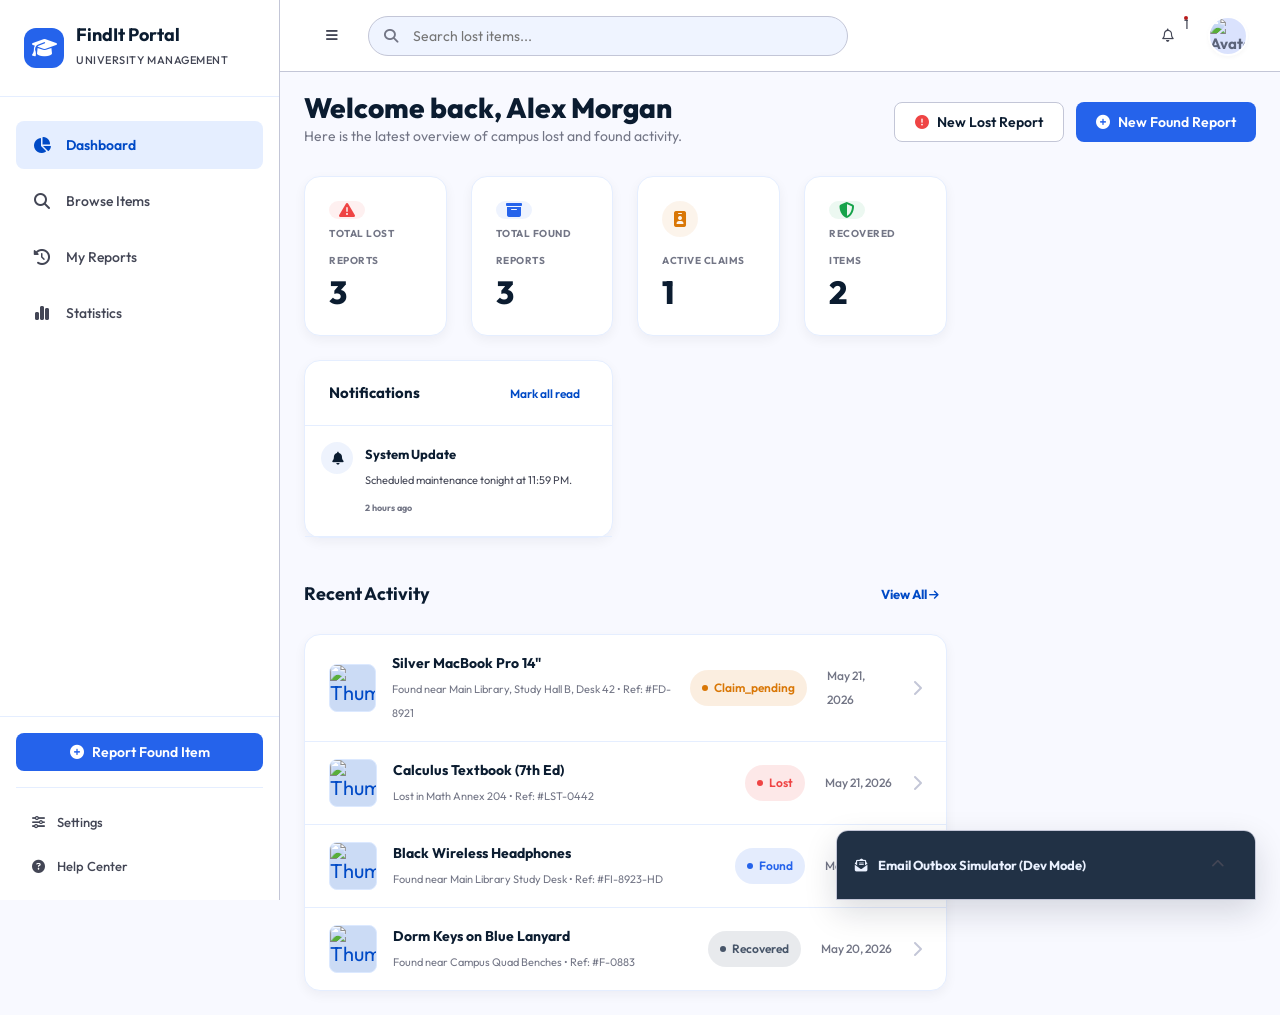
==== index.html @ 79aad951 "feat: Initial commit of production-ready FindIt Lost & Found Portal without design assets" ====
<!DOCTYPE html>
<html lang="en">
<head>
    <meta charset="UTF-8">
    <meta name="viewport" content="width=device-width, initial-scale=1.0">
    
    <!-- Title Tag -->
    <title>FindIt - Lost Today. Found Tomorrow.</title>
    
    <!-- Meta Description for SEO -->
    <meta name="description" content="FindIt is the official campus lost-and-found portal. Easily report lost items, log found objects, submit claims, and track returns at your university.">
    
    <!-- Fonts: Outfit and Inter -->
    <link rel="preconnect" href="https://fonts.googleapis.com">
    <link rel="preconnect" href="https://fonts.gstatic.com" crossorigin>
    <link href="https://fonts.googleapis.com/css2?family=Inter:wght@300;400;500;600;700&family=Outfit:wght@300;400;500;600;700;800&display=swap" rel="stylesheet">
    
    <!-- Icons: FontAwesome -->
    <link rel="stylesheet" href="https://cdnjs.cloudflare.com/ajax/libs/font-awesome/6.4.2/css/all.min.css">
    
    <!-- Charts: Chart.js CDN -->
    <script src="https://cdn.jsdelivr.net/npm/chart.js"></script>
    
    <!-- Stylesheet -->
    <link rel="stylesheet" href="css/style.css">
</head>
<body>

    <!-- SPA App Shell -->
    <div id="app-container" class="app-layout">
        
        <!-- Persistent Sidebar (Google Stitch Style) -->
        <aside id="app-sidebar" class="sidebar hidden">
            <div class="sidebar-brand">
                <div class="brand-icon">
                    <i class="fa-solid fa-graduation-cap"></i>
                </div>
                <div class="brand-text">
                    <h1>FindIt Portal</h1>
                    <span>University Management</span>
                </div>
            </div>
            
            <nav class="sidebar-nav">
                <ul>
                    <li>
                        <a href="#dashboard" id="nav-dashboard" class="nav-item active">
                            <i class="fa-solid fa-chart-pie"></i>
                            <span>Dashboard</span>
                        </a>
                    </li>
                    <li>
                        <a href="#browse" id="nav-browse" class="nav-item">
                            <i class="fa-solid fa-magnifying-glass"></i>
                            <span>Browse Items</span>
                        </a>
                    </li>
                    <li>
                        <a href="#profile" id="nav-profile" class="nav-item">
                            <i class="fa-solid fa-clock-rotate-left"></i>
                            <span>My Reports</span>
                        </a>
                    </li>
                    <li>
                        <a href="#analytics" id="nav-analytics" class="nav-item">
                            <i class="fa-solid fa-chart-simple"></i>
                            <span>Statistics</span>
                        </a>
                    </li>
                    <li id="admin-nav-wrapper" class="hidden">
                        <a href="#admin" id="nav-admin" class="nav-item">
                            <i class="fa-solid fa-shield-halved"></i>
                            <span>Admin</span>
                        </a>
                    </li>
                </ul>
            </nav>
            
            <div class="sidebar-footer">
                <button id="btn-sidebar-report" class="btn btn-primary btn-block">
                    <i class="fa-solid fa-plus-circle"></i>
                    <span>Report Found Item</span>
                </button>
                <div class="sidebar-divider"></div>
                <button id="btn-settings-toggle" class="btn-footer-link">
                    <i class="fa-solid fa-sliders"></i>
                    <span>Settings</span>
                </button>
                <button id="btn-help-toggle" class="btn-footer-link">
                    <i class="fa-solid fa-circle-question"></i>
                    <span>Help Center</span>
                </button>
            </div>
        </aside>
        
        <!-- Main Dynamic Body Wrapper -->
        <div class="main-wrapper">
            
            <!-- Global App Header -->
            <header id="app-header" class="main-header hidden">
                <div class="header-left">
                    <!-- Mobile Hamburger -->
                    <button id="mobile-nav-toggle" class="btn-icon">
                        <i class="fa-solid fa-bars"></i>
                    </button>
                    <!-- Quick Global Search -->
                    <div class="header-search">
                        <i class="fa-solid fa-magnifying-glass"></i>
                        <input type="text" id="global-search-input" placeholder="Search lost items...">
                    </div>
                </div>
                
                <div class="header-right">
                    <!-- Notifications Dropdown -->
                    <div class="header-notification">
                        <button id="btn-notification-bell" class="btn-icon badge-wrapper">
                            <i class="fa-regular fa-bell"></i>
                            <span id="unread-notification-count" class="badge-dot hidden"></span>
                        </button>
                        <div id="notification-dropdown" class="dropdown-panel hidden">
                            <div class="dropdown-header">
                                <h3>Notifications</h3>
                                <button id="btn-mark-all-read" class="btn-link">Mark all read</button>
                            </div>
                            <div id="notification-list-container" class="dropdown-content">
                                <div class="empty-state">No new alerts.</div>
                            </div>
                        </div>
                    </div>
                    
                    <!-- User Avatar & Profile Summary -->
                    <div id="user-header-menu" class="user-menu-wrapper">
                        <button id="btn-user-profile" class="user-avatar-btn">
                            <span id="user-avatar-initials">S</span>
                            <img id="user-avatar-image" class="hidden" src="" alt="Avatar">
                        </button>
                        <div id="user-dropdown" class="dropdown-panel hidden">
                            <div class="user-dropdown-header">
                                <span id="user-dropdown-name">Security Staff</span>
                                <span id="user-dropdown-email">security@university.edu</span>
                            </div>
                            <div class="dropdown-content">
                                <a href="#profile" class="dropdown-item"><i class="fa-regular fa-user"></i> My Profile</a>
                                <div class="dropdown-divider"></div>
                                <button id="btn-logout-submit" class="dropdown-item text-danger"><i class="fa-solid fa-arrow-right-from-bracket"></i> Sign Out</button>
                            </div>
                        </div>
                    </div>
                </div>
            </header>
            
            <!-- Main Content Container for SPA Routing -->
            <main id="main-content" class="content-viewport">
                <!-- App view scripts will inject layout HTML here -->
                <div class="app-spinner-wrapper">
                    <div class="spinner"></div>
                </div>
            </main>
            
        </div>
    </div>

    <!-- ==========================================
         REPORT ITEM MODAL
         ========================================== -->
    <div id="modal-report-item" class="modal-overlay hidden">
        <div class="modal-card">
            <div class="modal-header">
                <h2 id="report-modal-title">Report Found Item</h2>
                <button class="modal-close btn-icon" id="btn-close-report-modal">
                    <i class="fa-solid fa-xmark"></i>
                </button>
            </div>
            <div class="modal-body">
                <form id="form-report-item">
                    <!-- Radio choice between Lost and Found -->
                    <div class="form-group">
                        <label class="form-label">Report Type</label>
                        <div class="form-radio-group">
                            <label class="radio-card">
                                <input type="radio" name="report_type" value="lost" id="radio-type-lost">
                                <div class="radio-content">
                                    <i class="fa-solid fa-search"></i>
                                    <span>Lost Item</span>
                                </div>
                            </label>
                            <label class="radio-card">
                                <input type="radio" name="report_type" value="found" id="radio-type-found" checked>
                                <div class="radio-content">
                                    <i class="fa-solid fa-box-open"></i>
                                    <span>Found Item</span>
                                </div>
                            </label>
                        </div>
                    </div>

                    <div class="form-group">
                        <label for="report-item-name" class="form-label">Item Name</label>
                        <input type="text" id="report-item-name" required placeholder="e.g., Blue Hydroflask, Dell XPS 13" class="form-input">
                    </div>

                    <div class="form-row">
                        <div class="form-group col-6">
                            <label for="report-category" class="form-label">Category</label>
                            <select id="report-category" class="form-input" required>
                                <option value="" disabled selected>Select a category</option>
                                <!-- Categories dynamically loaded -->
                            </select>
                        </div>
                        <div class="form-group col-6">
                            <label for="report-date" id="label-report-date" class="form-label">Date Found</label>
                            <input type="date" id="report-date" class="form-input" required>
                        </div>
                    </div>

                    <div class="form-group">
                        <label for="report-location" id="label-report-location" class="form-label">Location Found</label>
                        <div class="input-icon-wrapper">
                            <i class="fa-solid fa-location-dot"></i>
                            <input type="text" id="report-location" class="form-input icon-padding" required placeholder="e.g., Library 2nd Floor, Science Bldg">
                        </div>
                    </div>

                    <div class="form-group">
                        <label for="report-description" class="form-label">Description & Identifying Marks</label>
                        <textarea id="report-description" class="form-textarea" required placeholder="Describe the item in detail. Mention any scratches, stickers, or unique features..."></textarea>
                    </div>

                    <div class="form-group">
                        <label class="form-label">Upload Image (Optional)</label>
                        <div class="upload-dropzone" id="report-image-dropzone">
                            <input type="file" id="report-image-file" class="hidden-file-input" accept="image/*">
                            <i class="fa-solid fa-cloud-arrow-up"></i>
                            <div class="dropzone-text">
                                <span class="link-text">Click to upload</span> or drag and drop
                            </div>
                            <span class="sub-text">SVG, PNG, JPG or GIF (max. 5MB)</span>
                            <div id="dropzone-preview" class="hidden">
                                <span id="preview-filename">image.png</span>
                                <button type="button" id="btn-remove-preview" class="btn-link text-danger">Remove</button>
                            </div>
                        </div>
                    </div>

                    <!-- Contact Details (Visible for Lost Reports only) -->
                    <div id="contact-info-section" class="hidden border-top pt-3">
                        <h3 class="section-title mb-2">Contact Information</h3>
                        <div class="form-row">
                            <div class="form-group col-6">
                                <label for="contact-name" class="form-label">Your Name</label>
                                <input type="text" id="contact-name" class="form-input" placeholder="Alex Student">
                            </div>
                            <div class="form-group col-6">
                                <label for="contact-email" class="form-label">Email Address</label>
                                <input type="email" id="contact-email" class="form-input" placeholder="alex@university.edu">
                            </div>
                        </div>
                    </div>

                    <div class="form-actions border-top pt-3">
                        <button type="button" class="btn btn-outline" id="btn-cancel-report">Cancel</button>
                        <button type="submit" class="btn btn-primary" id="btn-submit-report">Submit Report</button>
                    </div>
                </form>
            </div>
        </div>
    </div>

    <!-- ==========================================
         SETTINGS / CONNECTION MODAL
         ========================================== -->
    <div id="modal-settings" class="modal-overlay hidden">
        <div class="modal-card">
            <div class="modal-header">
                <h2>Supabase Credentials Manager</h2>
                <button class="modal-close btn-icon" id="btn-close-settings-modal">
                    <i class="fa-solid fa-xmark"></i>
                </button>
            </div>
            <div class="modal-body">
                <div class="alert alert-info">
                    <i class="fa-solid fa-info-circle"></i>
                    <div>
                        FindIt is running in **Mock Fallback Mode** with high-fidelity seed data. Paste your real Supabase credentials to sync live auth, Postgres records, and file uploads.
                    </div>
                </div>
                <form id="form-settings">
                    <div class="form-group">
                        <label for="settings-supabase-url" class="form-label">Supabase API URL</label>
                        <input type="text" id="settings-supabase-url" class="form-input" placeholder="https://yourproject.supabase.co">
                    </div>
                    <div class="form-group">
                        <label for="settings-supabase-key" class="form-label">Supabase Anonymous Anon Key</label>
                        <input type="password" id="settings-supabase-key" class="form-input" placeholder="eyJhbGciOiJIUzI1NiIsInR5cCI6IkpXVCJ9...">
                    </div>
                    <div class="form-actions mt-3">
                        <button type="button" id="btn-clear-settings" class="btn btn-outline text-danger">Reset to Mock Mode</button>
                        <button type="submit" class="btn btn-primary">Connect Live DB</button>
                    </div>
                </form>
            </div>
        </div>
    </div>

    <!-- ==========================================
         HELP CENTER MODAL
         ========================================== -->
    <div id="modal-help" class="modal-overlay hidden">
        <div class="modal-card">
            <div class="modal-header">
                <h2>Help & Support Center</h2>
                <button class="modal-close btn-icon" id="btn-close-help-modal">
                    <i class="fa-solid fa-xmark"></i>
                </button>
            </div>
            <div class="modal-body">
                <div class="help-section">
                    <h3>Frequently Asked Questions</h3>
                    <div class="accordion-item">
                        <h4 class="accordion-title">How does the claiming process work?</h4>
                        <p class="accordion-content">
                            When you locate a found item in the database, click "Submit Claim Request". You must provide specific details (such as serial numbers, unique scratches, or files inside a laptop) to verify ownership. The campus security admin team will review your claim and update its status.
                        </p>
                    </div>
                    <div class="accordion-item">
                        <h4 class="accordion-title">Where do I collect approved items?</h4>
                        <p class="accordion-content">
                            Approved claims can be collected at the **Central Campus Security Desk** located in the Student Union building (Room 102), open Monday to Friday, 8:00 AM - 6:00 PM. Please bring your student ID and a copy of the Claim Approval notification.
                        </p>
                    </div>
                    <div class="accordion-item">
                        <h4 class="accordion-title">Who is allowed to verify claims?</h4>
                        <p class="accordion-content">
                            Only authenticated Campus Security officers and platform administrators have elevated permissions to review, approve, or reject ownership claims.
                        </p>
                    </div>
                </div>
            </div>
        </div>
    </div>

    <!-- ==========================================
         EMAIL TRANSACTIONAL SIMULATOR (DEV ONLY)
         ========================================== -->
    <div id="dev-email-simulator" class="email-outbox-collapsed">
        <div class="simulator-bar" id="email-simulator-bar">
            <div class="title-with-badge">
                <i class="fa-solid fa-envelope-open-text"></i>
                <span>Email Outbox Simulator (Dev Mode)</span>
                <span id="email-outbox-badge" class="count-badge hidden">0</span>
            </div>
            <button id="btn-toggle-outbox" class="btn-icon">
                <i class="fa-solid fa-chevron-up" id="outbox-toggle-icon"></i>
            </button>
        </div>
        <div class="simulator-body hidden" id="email-simulator-body">
            <div class="outbox-list" id="email-outbox-list">
                <div class="empty-state">No email notifications sent in this session yet. Submit or update a claim to see generated templates.</div>
            </div>
        </div>
    </div>

    <!-- Toast Notification Container -->
    <div id="toast-container" class="toast-wrapper"></div>

    <!-- Supabase Client JS CDN -->
    <script src="https://cdn.jsdelivr.net/npm/@supabase/supabase-js@2"></script>
    
    <!-- Modular Application Logic Scripts -->
    <script type="module" src="js/app.js"></script>
</body>
</html>
---- css/style.css ----
/* ==========================================================
   FINDIT: ACADEMIC UTILITY AESTHETICS DESIGN SYSTEM
   VANILLA CSS CORE STYLESHEET (DERIVED FROM STITCH DESIGN)
   ========================================================== */

/* 1. DESIGN VARIABLES & TOKEN SYSTEM */
:root {
    /* Color Palette */
    --color-surface: #f8f9ff;
    --color-surface-dim: #cbdbf5;
    --color-surface-bright: #f8f9ff;
    --color-surface-lowest: #ffffff;
    --color-surface-low: #eff4ff;
    --color-surface-container: #e5eeff;
    --color-surface-container-high: #dce9ff;
    --color-surface-container-highest: #d3e4fe;
    
    --color-on-surface: #0b1c30;
    --color-on-surface-variant: #434655;
    --color-inverse-surface: #213145;
    --color-inverse-on-surface: #eaf1ff;
    
    --color-outline: #737686;
    --color-outline-variant: #c3c6d7;
    --color-surface-tint: #0053db;
    
    --color-primary: #004ac6;
    --color-on-primary: #ffffff;
    --color-primary-container: #2563eb;
    --color-on-primary-container: #eeefff;
    --color-inverse-primary: #b4c5ff;
    
    --color-secondary: #565e74;
    --color-on-secondary: #ffffff;
    --color-secondary-container: #dae2fd;
    --color-on-secondary-container: #5c647a;
    
    --color-tertiary: #525657;
    --color-on-tertiary: #ffffff;
    --color-tertiary-container: #6b6e70;
    --color-on-tertiary-container: #eff1f3;
    
    --color-error: #ba1a1a;
    --color-on-error: #ffffff;
    --color-error-container: #ffdad6;
    --color-on-error-container: #93000a;
    
    --color-background: #f8f9ff;
    --color-on-background: #0b1c30;
    
    /* Semantic Colors */
    --color-status-lost: #ef4444;
    --color-status-lost-bg: rgba(239, 68, 68, 0.12);
    --color-status-found: #2563eb;
    --color-status-found-bg: rgba(37, 99, 235, 0.12);
    --color-status-pending: #d97706;
    --color-status-pending-bg: rgba(217, 119, 6, 0.12);
    --color-status-verified: #16a34a;
    --color-status-verified-bg: rgba(22, 163, 74, 0.12);
    --color-status-returned: #475569;
    --color-status-returned-bg: rgba(71, 85, 105, 0.12);

    /* Rounded Corners */
    --rounded-sm: 0.25rem;
    --rounded-default: 0.5rem;
    --rounded-md: 0.75rem;
    --rounded-lg: 1rem;
    --rounded-xl: 1.5rem;
    --rounded-full: 9999px;

    /* Spacing Scale */
    --spacing-xs: 4px;
    --spacing-base: 8px;
    --spacing-sm: 12px;
    --spacing-md: 24px;
    --spacing-lg: 40px;
    --spacing-xl: 64px;
    --gutter: 24px;

    /* Elevation / Depth Shadows */
    --shadow-sm: 0px 2px 4px rgba(15, 23, 42, 0.03);
    --shadow-card: 0px 4px 12px rgba(15, 23, 42, 0.05);
    --shadow-lift: 0px 8px 24px rgba(15, 23, 42, 0.08);
    --shadow-overlay: 0px 12px 32px rgba(15, 23, 42, 0.15);
    --glass-border: 1px solid rgba(255, 255, 255, 0.2);
}

/* 2. GLOBAL RESET & TYPOGRAPHY */
* {
    margin: 0;
    padding: 0;
    box-sizing: border-box;
}

body {
    font-family: 'Outfit', 'Inter', 'Geist', system-ui, -apple-system, sans-serif;
    background-color: var(--color-background);
    color: var(--color-on-background);
    font-size: 16px;
    line-height: 24px;
    font-weight: 400;
    -webkit-font-smoothing: antialiased;
    overflow-x: hidden;
}

a {
    color: var(--color-primary);
    text-decoration: none;
    transition: color 0.2s ease;
}

a:hover {
    color: var(--color-primary-container);
}

button {
    font-family: inherit;
    cursor: pointer;
    border: none;
    background: none;
}

input, select, textarea {
    font-family: inherit;
    outline: none;
}

/* Scrollbar styling */
::-webkit-scrollbar {
    width: 6px;
    height: 6px;
}
::-webkit-scrollbar-track {
    background: transparent;
}
::-webkit-scrollbar-thumb {
    background: var(--color-outline-variant);
    border-radius: var(--rounded-full);
}
::-webkit-scrollbar-thumb:hover {
    background: var(--color-outline);
}

/* 3. STRUCTURAL SPA SHELL LAYOUTS */
.app-layout {
    display: flex;
    min-height: 100vh;
    width: 100vw;
}

/* Sidebar Layout */
.sidebar {
    width: 280px;
    background-color: #ffffff;
    border-right: 1px solid var(--color-outline-variant);
    display: flex;
    flex-direction: column;
    height: 100vh;
    position: fixed;
    top: 0;
    left: 0;
    z-index: 100;
    transition: transform 0.3s ease;
}

.sidebar-brand {
    padding: 24px;
    display: flex;
    align-items: center;
    gap: 12px;
    border-bottom: 1px solid var(--color-surface-container);
}

.brand-icon {
    width: 40px;
    height: 40px;
    border-radius: var(--rounded-md);
    background-color: var(--color-primary-container);
    color: #ffffff;
    display: flex;
    align-items: center;
    justify-content: center;
    font-size: 20px;
}

.brand-text h1 {
    font-size: 18px;
    font-weight: 700;
    color: var(--color-on-surface);
    line-height: 22px;
}

.brand-text span {
    font-size: 11px;
    color: var(--color-on-surface-variant);
    text-transform: uppercase;
    letter-spacing: 0.05em;
    font-weight: 500;
}

.sidebar-nav {
    flex: 1;
    padding: 24px 16px;
    overflow-y: auto;
}

.sidebar-nav ul {
    list-style: none;
    display: flex;
    flex-direction: column;
    gap: 8px;
}

.nav-item {
    display: flex;
    align-items: center;
    gap: 14px;
    padding: 12px 16px;
    border-radius: var(--rounded-default);
    color: var(--color-on-surface-variant);
    font-weight: 500;
    font-size: 14px;
    transition: all 0.2s ease-in-out;
}

.nav-item i {
    font-size: 16px;
    width: 20px;
    text-align: center;
}

.nav-item:hover {
    background-color: var(--color-surface-container);
    color: var(--color-primary);
}

.nav-item.active {
    background-color: var(--color-surface-container);
    color: var(--color-primary);
    font-weight: 600;
}

.sidebar-footer {
    padding: 16px;
    border-top: 1px solid var(--color-surface-container);
    display: flex;
    flex-direction: column;
    gap: 8px;
}

.sidebar-divider {
    height: 1px;
    background-color: var(--color-surface-container);
    margin: 8px 0;
}

.btn-footer-link {
    display: flex;
    align-items: center;
    gap: 12px;
    padding: 10px 16px;
    color: var(--color-on-surface-variant);
    font-size: 13px;
    font-weight: 500;
    border-radius: var(--rounded-default);
    text-align: left;
    transition: all 0.2s ease;
}

.btn-footer-link:hover {
    background-color: var(--color-surface-container);
    color: var(--color-primary);
}

/* Main Content Area Layout */
.main-wrapper {
    flex: 1;
    margin-left: 280px;
    display: flex;
    flex-direction: column;
    min-height: 100vh;
}

.main-header {
    height: 72px;
    background-color: #ffffff;
    border-bottom: 1px solid var(--color-outline-variant);
    display: flex;
    align-items: center;
    justify-content: space-between;
    padding: 0 32px;
    position: sticky;
    top: 0;
    z-index: 90;
}

.header-left {
    display: flex;
    align-items: center;
    gap: 16px;
    flex: 1;
}

.header-search {
    position: relative;
    max-width: 480px;
    width: 100%;
}

.header-search i {
    position: absolute;
    left: 16px;
    top: 50%;
    transform: translateY(-50%);
    color: var(--color-outline);
    font-size: 14px;
}

.header-search input {
    width: 100%;
    padding: 10px 16px 10px 44px;
    border-radius: var(--rounded-full);
    border: 1px solid var(--color-outline-variant);
    background-color: var(--color-surface-low);
    font-size: 14px;
    color: var(--color-on-surface);
    transition: all 0.2s ease;
}

.header-search input:focus {
    background-color: #ffffff;
    border-color: var(--color-primary);
    box-shadow: 0 0 0 3px rgba(37, 99, 235, 0.15);
}

.header-right {
    display: flex;
    align-items: center;
    gap: 20px;
}

.badge-wrapper {
    position: relative;
}

.badge-dot {
    position: absolute;
    top: -2px;
    right: -2px;
    width: 8px;
    height: 8px;
    border-radius: var(--rounded-full);
    background-color: var(--color-error);
    border: 2px solid #ffffff;
}

.content-viewport {
    flex: 1;
    padding: var(--spacing-md);
    background-color: var(--color-background);
    display: flex;
    flex-direction: column;
}

/* Helper Grid & Utilities */
.hidden {
    display: none !important;
}

/* 4. REUSABLE UI COMPONENTS */

/* Buttons */
.btn {
    display: inline-flex;
    align-items: center;
    justify-content: center;
    gap: 8px;
    padding: 10px 20px;
    border-radius: var(--rounded-default);
    font-size: 14px;
    font-weight: 600;
    transition: all 0.2s cubic-bezier(0.4, 0, 0.2, 1);
    white-space: nowrap;
}

.btn-primary {
    background-color: var(--color-primary-container);
    color: #ffffff;
}

.btn-primary:hover {
    background-color: var(--color-primary);
    box-shadow: var(--shadow-lift);
    transform: translateY(-1px);
}

.btn-outline {
    border: 1px solid var(--color-outline-variant);
    color: var(--color-on-surface);
    background-color: #ffffff;
}

.btn-outline:hover {
    background-color: var(--color-surface-container);
    border-color: var(--color-outline);
}

.btn-link {
    color: var(--color-primary);
    font-weight: 500;
    font-size: 13px;
    padding: 4px 8px;
    border-radius: var(--rounded-sm);
    transition: all 0.2s ease;
}

.btn-link:hover {
    background-color: var(--color-surface-container);
    text-decoration: underline;
}

.btn-block {
    display: flex;
    width: 100%;
}

.btn-icon {
    width: 40px;
    height: 40px;
    border-radius: var(--rounded-full);
    display: flex;
    align-items: center;
    justify-content: center;
    color: var(--color-on-surface-variant);
    transition: all 0.2s ease;
}

.btn-icon:hover {
    background-color: var(--color-surface-container);
    color: var(--color-primary);
}

/* Cards */
.card {
    background-color: #ffffff;
    border-radius: var(--rounded-lg);
    box-shadow: var(--shadow-card);
    border: 1px solid var(--color-surface-container);
    padding: var(--spacing-md);
    transition: box-shadow 0.2s ease;
}

.card:hover {
    box-shadow: var(--shadow-lift);
}

.card-title {
    font-size: 16px;
    font-weight: 600;
    color: var(--color-on-surface);
    margin-bottom: var(--spacing-sm);
}

/* Badges / Status Chips */
.badge {
    display: inline-flex;
    align-items: center;
    gap: 6px;
    padding: 6px 12px;
    border-radius: var(--rounded-full);
    font-size: 12px;
    font-weight: 600;
    text-transform: capitalize;
}

.badge-dot-indicator {
    width: 6px;
    height: 6px;
    border-radius: var(--rounded-full);
}

.badge-lost {
    background-color: var(--color-status-lost-bg);
    color: var(--color-status-lost);
}
.badge-lost .badge-dot-indicator {
    background-color: var(--color-status-lost);
}

.badge-found {
    background-color: var(--color-status-found-bg);
    color: var(--color-status-found);
}
.badge-found .badge-dot-indicator {
    background-color: var(--color-status-found);
}

.badge-pending {
    background-color: var(--color-status-pending-bg);
    color: var(--color-status-pending);
}
.badge-pending .badge-dot-indicator {
    background-color: var(--color-status-pending);
}

.badge-verified {
    background-color: var(--color-status-verified-bg);
    color: var(--color-status-verified);
}
.badge-verified .badge-dot-indicator {
    background-color: var(--color-status-verified);
}

.badge-returned {
    background-color: var(--color-status-returned-bg);
    color: var(--color-status-returned);
}
.badge-returned .badge-dot-indicator {
    background-color: var(--color-status-returned);
}

/* Form Styling */
.form-group {
    margin-bottom: var(--spacing-sm);
}

.form-row {
    display: flex;
    gap: 16px;
}

.col-6 {
    flex: 1;
}

.form-label {
    display: block;
    font-size: 13px;
    font-weight: 600;
    color: var(--color-on-surface-variant);
    margin-bottom: 6px;
}

.form-input, .form-textarea {
    width: 100%;
    padding: 10px 14px;
    border-radius: var(--rounded-default);
    border: 1px solid var(--color-outline-variant);
    background-color: #ffffff;
    font-size: 14px;
    color: var(--color-on-surface);
    transition: all 0.2s ease;
}

.form-input:focus, .form-textarea:focus {
    border-color: var(--color-primary);
    box-shadow: 0 0 0 3px rgba(0, 74, 198, 0.12);
}

.form-textarea {
    min-height: 100px;
    resize: vertical;
}

/* Radio selector cards */
.form-radio-group {
    display: flex;
    gap: 16px;
    margin-top: 4px;
}

.radio-card {
    flex: 1;
    cursor: pointer;
}

.radio-card input {
    position: absolute;
    opacity: 0;
    width: 0;
    height: 0;
}

.radio-content {
    border: 1px solid var(--color-outline-variant);
    border-radius: var(--rounded-default);
    padding: 14px;
    display: flex;
    flex-direction: column;
    align-items: center;
    gap: 8px;
    background-color: #ffffff;
    transition: all 0.2s ease;
}

.radio-content i {
    font-size: 20px;
    color: var(--color-on-surface-variant);
}

.radio-content span {
    font-size: 13px;
    font-weight: 600;
}

.radio-card input:checked + .radio-content {
    border-color: var(--color-primary);
    background-color: var(--color-surface-low);
    color: var(--color-primary);
}

.radio-card input:checked + .radio-content i {
    color: var(--color-primary);
}

/* Dropzone image uploader */
.upload-dropzone {
    border: 2px dashed var(--color-outline-variant);
    border-radius: var(--rounded-default);
    padding: 24px;
    text-align: center;
    background-color: var(--color-surface-low);
    cursor: pointer;
    display: flex;
    flex-direction: column;
    align-items: center;
    gap: 8px;
    position: relative;
    transition: all 0.2s ease;
}

.upload-dropzone:hover {
    background-color: var(--color-surface-container);
    border-color: var(--color-primary);
}

.upload-dropzone i {
    font-size: 28px;
    color: var(--color-primary);
}

.dropzone-text {
    font-size: 13px;
    color: var(--color-on-surface-variant);
}

.upload-dropzone .link-text {
    color: var(--color-primary);
    font-weight: 600;
}

.upload-dropzone .sub-text {
    font-size: 11px;
    color: var(--color-outline);
}

.hidden-file-input {
    position: absolute;
    top: 0;
    left: 0;
    width: 100%;
    height: 100%;
    opacity: 0;
    cursor: pointer;
}

#dropzone-preview {
    margin-top: 8px;
    background-color: #ffffff;
    border: 1px solid var(--color-outline-variant);
    padding: 6px 12px;
    border-radius: var(--rounded-sm);
    display: flex;
    align-items: center;
    gap: 12px;
    font-size: 12px;
}

.input-icon-wrapper {
    position: relative;
}

.input-icon-wrapper i {
    position: absolute;
    left: 14px;
    top: 50%;
    transform: translateY(-50%);
    color: var(--color-outline);
}

.icon-padding {
    padding-left: 36px;
}

/* User Menu & Initials Avatar */
.user-menu-wrapper {
    position: relative;
}

.user-avatar-btn {
    width: 40px;
    height: 40px;
    border-radius: var(--rounded-full);
    background-color: var(--color-secondary-container);
    color: var(--color-on-secondary-container);
    display: flex;
    align-items: center;
    justify-content: center;
    font-weight: 700;
    font-size: 15px;
    border: 2px solid #ffffff;
    box-shadow: var(--shadow-sm);
    overflow: hidden;
}

.user-avatar-btn img {
    width: 100%;
    height: 100%;
    object-fit: cover;
}

/* Dropdown styling */
.dropdown-panel {
    position: absolute;
    right: 0;
    top: calc(100% + 8px);
    width: 280px;
    background-color: #ffffff;
    border-radius: var(--rounded-md);
    box-shadow: var(--shadow-overlay);
    border: 1px solid var(--color-outline-variant);
    overflow: hidden;
    z-index: 100;
    animation: dropSlide 0.2s cubic-bezier(0.16, 1, 0.3, 1);
}

.dropdown-header {
    padding: 16px;
    border-bottom: 1px solid var(--color-surface-container);
    display: flex;
    align-items: center;
    justify-content: space-between;
}

.dropdown-header h3 {
    font-size: 14px;
    font-weight: 700;
}

.dropdown-content {
    max-height: 320px;
    overflow-y: auto;
}

.user-dropdown-header {
    padding: 16px;
    background-color: var(--color-surface-low);
    display: flex;
    flex-direction: column;
    border-bottom: 1px solid var(--color-surface-container);
}

.user-dropdown-header #user-dropdown-name {
    font-weight: 700;
    font-size: 14px;
    color: var(--color-on-surface);
}

.user-dropdown-header #user-dropdown-email {
    font-size: 11px;
    color: var(--color-outline);
}

.dropdown-item {
    display: flex;
    align-items: center;
    gap: 12px;
    padding: 12px 16px;
    font-size: 13px;
    color: var(--color-on-surface);
    transition: background-color 0.2s ease;
    width: 100%;
    text-align: left;
}

.dropdown-item:hover {
    background-color: var(--color-surface-low);
}

.dropdown-item.text-danger:hover {
    background-color: #fef2f2;
}

.text-danger {
    color: var(--color-error) !important;
}

.dropdown-divider {
    height: 1px;
    background-color: var(--color-surface-container);
}

@keyframes dropSlide {
    from {
        opacity: 0;
        transform: translateY(-8px);
    }
    to {
        opacity: 1;
        transform: translateY(0);
    }
}

/* Modals & Dialog Overlays */
.modal-overlay {
    position: fixed;
    top: 0;
    left: 0;
    width: 100vw;
    height: 100vh;
    background-color: rgba(11, 28, 48, 0.4);
    backdrop-filter: blur(12px);
    -webkit-backdrop-filter: blur(12px);
    display: flex;
    align-items: center;
    justify-content: center;
    z-index: 1000;
    animation: fadeIn 0.25s ease-out;
}

.modal-card {
    background-color: #ffffff;
    border-radius: var(--rounded-lg);
    box-shadow: var(--shadow-overlay);
    width: 100%;
    max-width: 600px;
    max-height: 90vh;
    display: flex;
    flex-direction: column;
    animation: slideUp 0.3s cubic-bezier(0.16, 1, 0.3, 1);
    border: var(--glass-border);
}

.modal-header {
    padding: 20px 24px;
    border-bottom: 1px solid var(--color-surface-container);
    display: flex;
    align-items: center;
    justify-content: space-between;
}

.modal-header h2 {
    font-size: 18px;
    font-weight: 700;
    color: var(--color-on-surface);
}

.modal-body {
    padding: 24px;
    overflow-y: auto;
    flex: 1;
}

.modal-actions {
    display: flex;
    align-items: center;
    justify-content: flex-end;
    gap: 12px;
}

@keyframes fadeIn {
    from { opacity: 0; }
    to { opacity: 1; }
}

@keyframes slideUp {
    from {
        opacity: 0;
        transform: translateY(24px);
    }
    to {
        opacity: 1;
        transform: translateY(0);
    }
}

/* Loading Spinners */
.app-spinner-wrapper {
    flex: 1;
    display: flex;
    align-items: center;
    justify-content: center;
    min-height: 200px;
}

.spinner {
    width: 40px;
    height: 40px;
    border: 3px solid var(--color-surface-container-highest);
    border-top: 3px solid var(--color-primary);
    border-radius: 50%;
    animation: spin 0.8s linear infinite;
}

@keyframes spin {
    0% { transform: rotate(0deg); }
    100% { transform: rotate(360deg); }
}

/* Toast Alerts */
.toast-wrapper {
    position: fixed;
    top: 24px;
    right: 24px;
    display: flex;
    flex-direction: column;
    gap: 10px;
    z-index: 2000;
}

.toast {
    background-color: #ffffff;
    border-left: 4px solid var(--color-primary);
    box-shadow: var(--shadow-overlay);
    border-radius: var(--rounded-default);
    padding: 16px 20px;
    display: flex;
    align-items: center;
    gap: 12px;
    animation: slideInRight 0.3s cubic-bezier(0.175, 0.885, 0.32, 1.275);
    min-width: 300px;
    max-width: 400px;
}

.toast.toast-success {
    border-left-color: var(--color-status-verified);
}
.toast.toast-success i {
    color: var(--color-status-verified);
}

.toast.toast-error {
    border-left-color: var(--color-error);
}
.toast.toast-error i {
    color: var(--color-error);
}

.toast.toast-info i {
    color: var(--color-primary);
}

.toast-content {
    font-size: 13px;
    font-weight: 500;
    color: var(--color-on-surface);
}

@keyframes slideInRight {
    from {
        opacity: 0;
        transform: translateX(100%);
    }
    to {
        opacity: 1;
        transform: translateX(0);
    }
}

/* ==========================================================
   5. VIEW SPECIFIC CLASS RULES (WELCOME, ANALYTICS, DEV)
   ========================================================== */

/* Welcome Landing Page styles */
.welcome-hero {
    min-height: 480px;
    background: radial-gradient(circle at center, #edf4ff 0%, #f8f9ff 70%);
    display: flex;
    flex-direction: column;
    align-items: center;
    justify-content: center;
    text-align: center;
    padding: 48px var(--spacing-md);
    position: relative;
}

.info-pill {
    background-color: var(--color-surface-container);
    border: 1px solid var(--color-surface-container-high);
    border-radius: var(--rounded-full);
    padding: 8px 16px;
    font-size: 12px;
    font-weight: 600;
    color: var(--color-primary);
    display: inline-flex;
    align-items: center;
    gap: 8px;
    margin-bottom: 24px;
}

.welcome-hero h2 {
    font-size: 44px;
    font-weight: 800;
    line-height: 52px;
    color: var(--color-on-surface);
    letter-spacing: -0.02em;
    max-width: 600px;
    margin-bottom: 16px;
}

.welcome-hero h2 span {
    color: var(--color-primary);
}

.welcome-hero p {
    font-size: 16px;
    color: var(--color-on-surface-variant);
    max-width: 520px;
    margin-bottom: 32px;
    line-height: 26px;
}

.hero-actions {
    display: flex;
    gap: 16px;
}

/* Statistics row on home page */
.stats-banner {
    display: grid;
    grid-template-columns: repeat(4, 1fr);
    gap: 24px;
    margin: 32px 0;
    text-align: center;
}

.stat-item h3 {
    font-size: 32px;
    font-weight: 800;
    color: var(--color-primary);
    margin-bottom: 4px;
}

.stat-item p {
    font-size: 12px;
    font-weight: 600;
    color: var(--color-outline);
}

/* Process Section */
.process-section {
    padding: 48px 0;
    text-align: center;
}

.section-headline {
    font-size: 24px;
    font-weight: 700;
    margin-bottom: 8px;
}

.section-subtext {
    font-size: 14px;
    color: var(--color-on-surface-variant);
    margin-bottom: 40px;
}

.process-grid {
    display: grid;
    grid-template-columns: repeat(2, 1fr);
    gap: var(--spacing-md);
}

.process-card {
    text-align: left;
    background-color: #ffffff;
    border-radius: var(--rounded-lg);
    box-shadow: var(--shadow-card);
    border: 1px solid var(--color-surface-container);
    padding: 32px;
    display: flex;
    flex-direction: column;
    gap: 16px;
}

.process-card.full-width {
    grid-column: span 2;
    flex-direction: row;
    align-items: center;
    justify-content: space-between;
}

.process-icon {
    width: 48px;
    height: 48px;
    border-radius: var(--rounded-md);
    background-color: var(--color-surface-low);
    color: var(--color-primary);
    display: flex;
    align-items: center;
    justify-content: center;
    font-size: 20px;
}

.process-text h3 {
    font-size: 16px;
    font-weight: 700;
    margin-bottom: 8px;
}

.process-text p {
    font-size: 13px;
    color: var(--color-on-surface-variant);
    line-height: 20px;
}

/* General Layout Grids (Dashboard & Catalog) */
.dashboard-grid {
    display: grid;
    grid-template-columns: repeat(4, 1fr) 2fr;
    gap: 24px;
}

.dashboard-stats-card {
    grid-column: span 1;
    background-color: #ffffff;
    border-radius: var(--rounded-lg);
    border: 1px solid var(--color-surface-container);
    padding: 24px;
    box-shadow: var(--shadow-card);
    display: flex;
    flex-direction: column;
    justify-content: space-between;
    height: 160px;
    position: relative;
    overflow: hidden;
}

.stats-card-icon {
    width: 36px;
    height: 36px;
    border-radius: var(--rounded-full);
    display: flex;
    align-items: center;
    justify-content: center;
    font-size: 16px;
}

.stats-card-label {
    font-size: 10px;
    font-weight: 700;
    color: var(--color-outline);
    text-transform: uppercase;
    letter-spacing: 0.05em;
    margin-top: 12px;
}

.stats-card-value {
    font-size: 32px;
    font-weight: 800;
    color: var(--color-on-surface);
    line-height: 38px;
}

.stats-card-trend {
    font-size: 11px;
    font-weight: 600;
    display: flex;
    align-items: center;
    gap: 4px;
}

.trend-up { color: var(--color-status-verified); }
.trend-down { color: var(--color-status-lost); }

.dashboard-right-panel {
    grid-column: span 2;
    grid-row: span 2;
}

.recent-activity-panel {
    grid-column: span 4;
    display: flex;
    flex-direction: column;
    gap: var(--spacing-sm);
}

.activity-header, .panel-header {
    display: flex;
    align-items: center;
    justify-content: space-between;
    margin-bottom: var(--spacing-sm);
}

.activity-list {
    display: flex;
    flex-direction: column;
    background-color: #ffffff;
    border-radius: var(--rounded-lg);
    box-shadow: var(--shadow-card);
    border: 1px solid var(--color-surface-container);
    overflow: hidden;
}

.activity-item {
    display: flex;
    align-items: center;
    justify-content: space-between;
    padding: 16px 24px;
    border-bottom: 1px solid var(--color-surface-container);
    cursor: pointer;
    transition: background-color 0.2s ease;
}

.activity-item:hover {
    background-color: var(--color-surface-low);
}

.activity-item:last-child {
    border-bottom: none;
}

.item-meta-info {
    display: flex;
    align-items: center;
    gap: 16px;
}

.item-thumb-wrapper {
    width: 48px;
    height: 48px;
    border-radius: var(--rounded-default);
    background-color: var(--color-surface-dim);
    display: flex;
    align-items: center;
    justify-content: center;
    overflow: hidden;
    color: var(--color-primary);
    font-size: 20px;
    border: 1px solid var(--color-surface-container-high);
}

.item-thumb-wrapper img {
    width: 100%;
    height: 100%;
    object-fit: cover;
}

.item-text-info h4 {
    font-size: 14px;
    font-weight: 700;
    color: var(--color-on-surface);
}

.item-text-info p {
    font-size: 11px;
    color: var(--color-outline);
    margin-top: 2px;
}

.item-right-info {
    display: flex;
    align-items: center;
    gap: 20px;
}

.item-date-text {
    font-size: 12px;
    color: var(--color-outline);
    font-weight: 500;
}

/* Browse catalog layout filter panels */
.filter-card {
    background-color: #ffffff;
    border-radius: var(--rounded-lg);
    box-shadow: var(--shadow-card);
    border: 1px solid var(--color-surface-container);
    padding: 20px;
    display: flex;
    flex-wrap: wrap;
    gap: 16px;
    align-items: flex-end;
    margin-bottom: 24px;
}

.filter-group {
    flex: 1;
    min-width: 180px;
}

.filter-btn-wrapper {
    display: flex;
    align-items: center;
}

.catalog-grid {
    display: grid;
    grid-template-columns: repeat(4, 1fr);
    gap: 24px;
    margin-bottom: 32px;
}

/* Card representation of single catalog item */
.catalog-item-card {
    background-color: #ffffff;
    border-radius: var(--rounded-lg);
    box-shadow: var(--shadow-card);
    border: 1px solid var(--color-surface-container);
    overflow: hidden;
    cursor: pointer;
    display: flex;
    flex-direction: column;
    transition: all 0.2s cubic-bezier(0.4, 0, 0.2, 1);
    position: relative;
    height: 360px;
}

.catalog-item-card:hover {
    box-shadow: var(--shadow-lift);
    transform: translateY(-2px);
}

.card-img-placeholder {
    width: 100%;
    height: 180px;
    background-color: var(--color-surface-low);
    display: flex;
    align-items: center;
    justify-content: center;
    overflow: hidden;
    color: var(--color-primary);
    font-size: 40px;
    border-bottom: 1px solid var(--color-surface-container);
    position: relative;
}

.card-img-placeholder img {
    width: 100%;
    height: 100%;
    object-fit: cover;
}

.card-status-badge {
    position: absolute;
    top: 12px;
    right: 12px;
    z-index: 10;
}

.card-body-content {
    padding: 16px;
    display: flex;
    flex-direction: column;
    justify-content: space-between;
    flex: 1;
}

.card-row-info {
    display: flex;
    align-items: center;
    justify-content: space-between;
    font-size: 10px;
    font-weight: 700;
    color: var(--color-outline);
    text-transform: uppercase;
    letter-spacing: 0.05em;
    margin-bottom: 8px;
}

.card-item-title {
    font-size: 15px;
    font-weight: 700;
    color: var(--color-on-surface);
    line-height: 20px;
    height: 40px;
    overflow: hidden;
    display: -webkit-box;
    -webkit-line-clamp: 2;
    -webkit-box-orient: vertical;
    margin-bottom: 12px;
}

.card-location-row {
    display: flex;
    align-items: center;
    gap: 6px;
    font-size: 11px;
    color: var(--color-outline);
}

.card-location-row i {
    color: var(--color-primary);
}

/* Pagination component */
.pagination {
    display: flex;
    align-items: center;
    justify-content: center;
    gap: 8px;
}

.pagination-btn {
    width: 36px;
    height: 36px;
    border-radius: var(--rounded-default);
    background-color: #ffffff;
    border: 1px solid var(--color-outline-variant);
    display: flex;
    align-items: center;
    justify-content: center;
    font-size: 13px;
    font-weight: 600;
    color: var(--color-on-surface-variant);
    transition: all 0.2s ease;
}

.pagination-btn:hover {
    background-color: var(--color-surface-container);
    border-color: var(--color-outline);
}

.pagination-btn.active {
    background-color: var(--color-primary-container);
    border-color: var(--color-primary);
    color: #ffffff;
}

/* Item Details Page View */
.details-view-grid {
    display: grid;
    grid-template-columns: 5fr 4fr;
    gap: 32px;
}

.details-left-pane {
    display: flex;
    flex-direction: column;
    gap: 20px;
}

.details-image-gallery {
    display: flex;
    flex-direction: column;
    gap: 12px;
}

.details-main-image {
    width: 100%;
    height: 380px;
    border-radius: var(--rounded-lg);
    background-color: var(--color-surface-low);
    border: 1px solid var(--color-surface-container-high);
    overflow: hidden;
    display: flex;
    align-items: center;
    justify-content: center;
    font-size: 64px;
    color: var(--color-primary);
    position: relative;
}

.details-main-image img {
    width: 100%;
    height: 100%;
    object-fit: cover;
}

.details-category-tag {
    position: absolute;
    top: 16px;
    right: 16px;
    background-color: var(--color-surface-container-highest);
    color: var(--color-primary);
    padding: 6px 14px;
    border-radius: var(--rounded-full);
    font-size: 12px;
    font-weight: 700;
}

.details-thumbnails {
    display: grid;
    grid-template-columns: repeat(3, 1fr);
    gap: 12px;
}

.thumbnail-box {
    height: 100px;
    border-radius: var(--rounded-default);
    background-color: var(--color-surface-low);
    border: 1px solid var(--color-surface-container-high);
    overflow: hidden;
    cursor: pointer;
}

.thumbnail-box img {
    width: 100%;
    height: 100%;
    object-fit: cover;
}

.thumbnail-box.request-box {
    border: 2px dashed var(--color-outline-variant);
    display: flex;
    flex-direction: column;
    align-items: center;
    justify-content: center;
    gap: 6px;
    font-size: 11px;
    font-weight: 600;
    color: var(--color-outline);
}

.thumbnail-box.request-box i {
    font-size: 16px;
    color: var(--color-primary);
}

.details-description-card {
    background-color: #ffffff;
    border-radius: var(--rounded-lg);
    border: 1px solid var(--color-surface-container);
    padding: 24px;
    box-shadow: var(--shadow-card);
}

.details-description-card h3 {
    font-size: 16px;
    font-weight: 700;
    margin-bottom: 12px;
    color: var(--color-on-surface);
}

.details-description-card p {
    font-size: 14px;
    color: var(--color-on-surface-variant);
    line-height: 22px;
}

.details-right-pane {
    display: flex;
    flex-direction: column;
    gap: 24px;
}

.item-specs-header {
    display: flex;
    flex-direction: column;
    gap: 8px;
}

.item-specs-header span {
    font-size: 11px;
    font-weight: 700;
    color: var(--color-outline);
}

.item-specs-header h2 {
    font-size: 28px;
    font-weight: 800;
    color: var(--color-on-surface);
    line-height: 36px;
}

.specs-data-card {
    background-color: var(--color-surface-low);
    border-radius: var(--rounded-lg);
    border: 1px solid var(--color-surface-container-high);
    padding: 20px;
    display: flex;
    flex-direction: column;
    gap: 16px;
}

.spec-row {
    display: flex;
    align-items: center;
    gap: 12px;
}

.spec-icon {
    width: 32px;
    height: 32px;
    border-radius: var(--rounded-full);
    background-color: #ffffff;
    color: var(--color-primary);
    display: flex;
    align-items: center;
    justify-content: center;
    font-size: 13px;
    box-shadow: var(--shadow-sm);
}

.spec-text {
    display: flex;
    flex-direction: column;
}

.spec-text span {
    font-size: 10px;
    font-weight: 600;
    color: var(--color-outline);
    text-transform: uppercase;
}

.spec-text p {
    font-size: 13px;
    font-weight: 700;
    color: var(--color-on-surface);
}

.claims-notice-card {
    background-color: var(--color-surface-low);
    border-radius: var(--rounded-lg);
    border: 1px solid var(--color-surface-container-high);
    padding: 16px;
    display: flex;
    gap: 12px;
    font-size: 13px;
    line-height: 20px;
    color: var(--color-primary);
}

.claims-notice-card i {
    font-size: 16px;
    margin-top: 2px;
}

/* Analytics charts widgets structures */
.analytics-metric-grid {
    display: grid;
    grid-template-columns: repeat(4, 1fr);
    gap: 24px;
    margin-bottom: 32px;
}

.analytics-charts-grid {
    display: grid;
    grid-template-columns: 5fr 3fr;
    gap: 24px;
    margin-bottom: 24px;
}

.analytics-chart-card {
    background-color: #ffffff;
    border-radius: var(--rounded-lg);
    box-shadow: var(--shadow-card);
    border: 1px solid var(--color-surface-container);
    padding: 24px;
    height: 360px;
    display: flex;
    flex-direction: column;
}

.chart-header {
    display: flex;
    align-items: center;
    justify-content: space-between;
    margin-bottom: 16px;
}

.chart-header h3 {
    font-size: 15px;
    font-weight: 700;
}

.chart-container {
    flex: 1;
    position: relative;
    height: 100%;
}

.resolves-list {
    display: flex;
    flex-direction: column;
    gap: 14px;
    margin-top: 8px;
}

.resolve-item {
    display: flex;
    align-items: center;
    justify-content: space-between;
}

.resolve-meta {
    display: flex;
    align-items: center;
    gap: 12px;
}

.resolve-icon {
    width: 36px;
    height: 36px;
    border-radius: var(--rounded-default);
    background-color: var(--color-surface-low);
    color: var(--color-primary);
    display: flex;
    align-items: center;
    justify-content: center;
    font-size: 16px;
}

.resolve-text h4 {
    font-size: 13px;
    font-weight: 700;
}

.resolve-text p {
    font-size: 11px;
    color: var(--color-outline);
}

.resolve-time {
    font-size: 11px;
    color: var(--color-outline);
    font-weight: 500;
}

/* Profiles detail headers */
.profile-hero {
    background-color: #ffffff;
    border-radius: var(--rounded-lg);
    box-shadow: var(--shadow-card);
    border: 1px solid var(--color-surface-container);
    padding: 32px;
    display: flex;
    align-items: center;
    justify-content: space-between;
    margin-bottom: 32px;
}

.profile-intro {
    display: flex;
    align-items: center;
    gap: 24px;
}

.profile-avatar-frame {
    width: 96px;
    height: 96px;
    border-radius: var(--rounded-full);
    border: 3px solid var(--color-surface-container-highest);
    overflow: hidden;
    position: relative;
    box-shadow: var(--shadow-sm);
}

.profile-avatar-frame img {
    width: 100%;
    height: 100%;
    object-fit: cover;
}

.profile-avatar-edit-badge {
    position: absolute;
    bottom: 0;
    right: 0;
    width: 28px;
    height: 28px;
    border-radius: var(--rounded-full);
    background-color: var(--color-primary);
    color: #ffffff;
    display: flex;
    align-items: center;
    justify-content: center;
    font-size: 12px;
    border: 2px solid #ffffff;
}

.profile-details-text h2 {
    font-size: 24px;
    font-weight: 800;
    color: var(--color-on-surface);
}

.profile-details-text p {
    font-size: 13px;
    color: var(--color-outline);
    margin-top: 4px;
    font-weight: 500;
}

.profile-badge-row {
    display: flex;
    gap: 8px;
    margin-top: 10px;
    flex-wrap: wrap;
}

.profile-capsule-badge {
    background-color: var(--color-surface-low);
    color: var(--color-on-surface-variant);
    padding: 4px 10px;
    border-radius: var(--rounded-full);
    font-size: 11px;
    font-weight: 600;
    display: inline-flex;
    align-items: center;
    gap: 6px;
    border: 1px solid var(--color-surface-container);
}

.profile-capsule-badge i {
    color: var(--color-primary);
}

.profile-grid-body {
    display: grid;
    grid-template-columns: 1fr 2fr;
    gap: 24px;
}

.profile-left-column {
    display: flex;
    flex-direction: column;
    gap: 24px;
}

.account-status-card {
    display: flex;
    flex-direction: column;
    gap: 16px;
}

.status-stat-row {
    display: flex;
    align-items: center;
    justify-content: space-between;
    font-size: 13px;
    padding-bottom: 8px;
    border-bottom: 1px solid var(--color-surface-low);
}

.status-stat-row:last-child {
    border-bottom: none;
    padding-bottom: 0;
}

.status-stat-row .stat-label {
    color: var(--color-on-surface-variant);
    font-weight: 500;
}

.status-stat-row .stat-value {
    font-weight: 700;
    color: var(--color-on-surface);
}

.profile-tabs-card {
    background-color: #ffffff;
    border-radius: var(--rounded-lg);
    box-shadow: var(--shadow-card);
    border: 1px solid var(--color-surface-container);
    padding: 0;
    overflow: hidden;
}

.tabs-header-bar {
    display: flex;
    background-color: var(--color-surface-low);
    border-bottom: 1px solid var(--color-surface-container-high);
}

.tab-btn {
    flex: 1;
    padding: 16px 20px;
    font-size: 13px;
    font-weight: 600;
    color: var(--color-outline);
    border-bottom: 2px solid transparent;
    transition: all 0.2s ease;
    text-align: center;
}

.tab-btn:hover {
    color: var(--color-primary);
    background-color: var(--color-surface-container);
}

.tab-btn.active {
    color: var(--color-primary);
    border-bottom-color: var(--color-primary);
    background-color: #ffffff;
}

.tab-panel-body {
    padding: 24px;
}

/* General Table Design */
.admin-table-container {
    overflow-x: auto;
}

.findit-table {
    width: 100%;
    border-collapse: collapse;
    text-align: left;
}

.findit-table th {
    background-color: var(--color-surface-low);
    padding: 12px 16px;
    font-size: 11px;
    font-weight: 700;
    color: var(--color-outline);
    text-transform: uppercase;
    letter-spacing: 0.05em;
    border-bottom: 1px solid var(--color-surface-container-high);
}

.findit-table td {
    padding: 16px;
    font-size: 13px;
    border-bottom: 1px solid var(--color-surface-low);
    vertical-align: middle;
}

.findit-table tr:last-child td {
    border-bottom: none;
}

.table-user-cell, .table-item-cell {
    display: flex;
    align-items: center;
    gap: 12px;
}

.table-user-cell span, .table-item-cell span {
    font-weight: 700;
    color: var(--color-on-surface);
}

.table-user-cell p, .table-item-cell p {
    font-size: 11px;
    color: var(--color-outline);
    margin-top: 2px;
}

.table-actions {
    display: flex;
    gap: 8px;
}

/* ==========================================================
   6. EMAIL OUTBOX SIMULATOR GRAPHICS
   ========================================================== */
.email-outbox-collapsed {
    position: fixed;
    bottom: 0;
    right: 24px;
    width: 420px;
    background-color: #ffffff;
    border: 1px solid var(--color-outline-variant);
    border-radius: var(--rounded-md) var(--rounded-md) 0 0;
    box-shadow: var(--shadow-overlay);
    z-index: 999;
    display: flex;
    flex-direction: column;
    transition: height 0.3s cubic-bezier(0.16, 1, 0.3, 1);
    overflow: hidden;
}

.simulator-bar {
    padding: 14px 18px;
    background-color: var(--color-inverse-surface);
    color: var(--color-inverse-on-surface);
    display: flex;
    align-items: center;
    justify-content: space-between;
    cursor: pointer;
}

.title-with-badge {
    display: flex;
    align-items: center;
    gap: 10px;
    font-size: 13px;
    font-weight: 700;
}

.count-badge {
    background-color: var(--color-primary-container);
    color: #ffffff;
    font-size: 10px;
    font-weight: 800;
    padding: 2px 6px;
    border-radius: var(--rounded-full);
}

.simulator-body {
    height: 380px;
    overflow-y: auto;
    background-color: var(--color-background);
    padding: 16px;
    display: flex;
    flex-direction: column;
    gap: 12px;
}

.email-preview-card {
    background-color: #ffffff;
    border-radius: var(--rounded-default);
    border: 1px solid var(--color-outline-variant);
    padding: 14px;
    box-shadow: var(--shadow-sm);
}

.email-preview-header {
    border-bottom: 1px solid var(--color-surface-container);
    padding-bottom: 8px;
    margin-bottom: 8px;
    font-size: 11px;
}

.email-preview-header div {
    margin-bottom: 4px;
}

.email-preview-header span {
    font-weight: 700;
    color: var(--color-on-surface);
}

.email-preview-subject {
    font-size: 12px;
    font-weight: 700;
    color: var(--color-primary);
    margin-bottom: 8px;
}

.email-preview-html {
    border: 1px solid var(--color-surface-container);
    background-color: #ffffff;
    padding: 12px;
    border-radius: var(--rounded-sm);
    font-size: 12px;
    line-height: 18px;
    max-height: 200px;
    overflow-y: auto;
}

/* ==========================================================
   7. MOBILE RESPONSIBILITY & RESPONSIVE LAYOUT OVERRIDES
   ========================================================== */
@media (max-width: 1024px) {
    .dashboard-grid {
        grid-template-columns: repeat(2, 1fr);
    }
    .catalog-grid {
        grid-template-columns: repeat(2, 1fr);
    }
    .analytics-metric-grid {
        grid-template-columns: repeat(2, 1fr);
    }
    .analytics-charts-grid {
        grid-template-columns: 1fr;
    }
    .details-view-grid {
        grid-template-columns: 1fr;
    }
}

@media (max-width: 768px) {
    .sidebar {
        transform: translateX(-100%);
    }
    .sidebar.active {
        transform: translateX(0);
    }
    .main-wrapper {
        margin-left: 0;
    }
    .main-header {
        padding: 0 16px;
    }
    .header-search {
        display: none; /* Hide global search in header on small mobile to save space */
    }
    .dashboard-grid {
        grid-template-columns: 1fr;
    }
    .recent-activity-panel {
        grid-column: span 1;
    }
    .catalog-grid {
        grid-template-columns: 1fr;
    }
    .process-grid {
        grid-template-columns: 1fr;
    }
    .process-card.full-width {
        grid-column: span 1;
        flex-direction: column;
        align-items: flex-start;
        gap: 16px;
    }
    .profile-hero {
        flex-direction: column;
        align-items: flex-start;
        gap: 20px;
    }
    .profile-grid-body {
        grid-template-columns: 1fr;
    }
    .stats-banner {
        grid-template-columns: repeat(2, 1fr);
        gap: 16px;
    }
    .email-outbox-collapsed {
        width: 100vw;
        right: 0;
        border-radius: 0;
    }
}
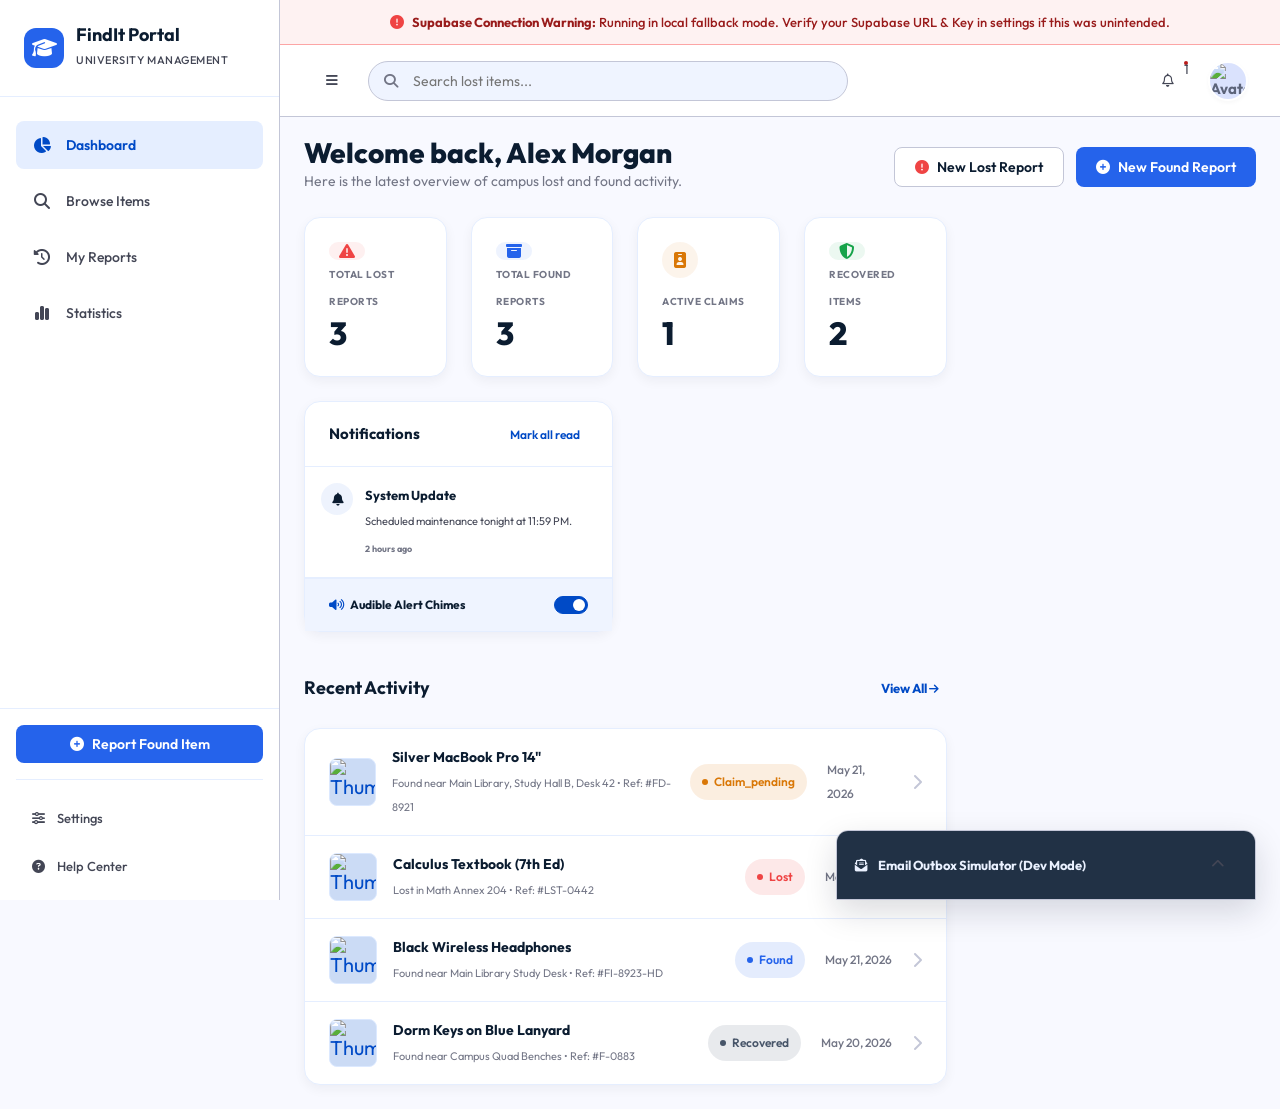
==== commit 9e05e097: "Update authentication UI to use Google Sign-in and implement hybrid demo mode" ====
--- a/index.html
+++ b/index.html
@@ -82,10 +82,10 @@
                     <span>Report Found Item</span>
                 </button>
                 <div class="sidebar-divider"></div>
-                <button id="btn-settings-toggle" class="btn-footer-link">
+                <a href="#settings" id="nav-settings" class="btn-footer-link" style="text-decoration: none;">
                     <i class="fa-solid fa-sliders"></i>
                     <span>Settings</span>
-                </button>
+                </a>
                 <button id="btn-help-toggle" class="btn-footer-link">
                     <i class="fa-solid fa-circle-question"></i>
                     <span>Help Center</span>
@@ -266,41 +266,6 @@
         </div>
     </div>
 
-    <!-- ==========================================
-         SETTINGS / CONNECTION MODAL
-         ========================================== -->
-    <div id="modal-settings" class="modal-overlay hidden">
-        <div class="modal-card">
-            <div class="modal-header">
-                <h2>Supabase Credentials Manager</h2>
-                <button class="modal-close btn-icon" id="btn-close-settings-modal">
-                    <i class="fa-solid fa-xmark"></i>
-                </button>
-            </div>
-            <div class="modal-body">
-                <div class="alert alert-info">
-                    <i class="fa-solid fa-info-circle"></i>
-                    <div>
-                        FindIt is running in **Mock Fallback Mode** with high-fidelity seed data. Paste your real Supabase credentials to sync live auth, Postgres records, and file uploads.
-                    </div>
-                </div>
-                <form id="form-settings">
-                    <div class="form-group">
-                        <label for="settings-supabase-url" class="form-label">Supabase API URL</label>
-                        <input type="text" id="settings-supabase-url" class="form-input" placeholder="https://yourproject.supabase.co">
-                    </div>
-                    <div class="form-group">
-                        <label for="settings-supabase-key" class="form-label">Supabase Anonymous Anon Key</label>
-                        <input type="password" id="settings-supabase-key" class="form-input" placeholder="eyJhbGciOiJIUzI1NiIsInR5cCI6IkpXVCJ9...">
-                    </div>
-                    <div class="form-actions mt-3">
-                        <button type="button" id="btn-clear-settings" class="btn btn-outline text-danger">Reset to Mock Mode</button>
-                        <button type="submit" class="btn btn-primary">Connect Live DB</button>
-                    </div>
-                </form>
-            </div>
-        </div>
-    </div>
 
     <!-- ==========================================
          HELP CENTER MODAL
--- a/css/style.css
+++ b/css/style.css
@@ -2115,3 +2115,26 @@
         border-radius: 0;
     }
 }
+
+/* Supabase Warning Banner */
+.supabase-warning-banner {
+    background-color: #fef2f2;
+    border-bottom: 1px solid #fca5a5;
+    padding: 10px 24px;
+    display: flex;
+    justify-content: center;
+    align-items: center;
+    color: #991b1b;
+    font-size: 13px;
+    font-weight: 500;
+    z-index: 100;
+}
+.warning-banner-content {
+    display: flex;
+    align-items: center;
+    gap: 8px;
+}
+.warning-banner-content i {
+    color: #ef4444;
+    font-size: 14px;
+}
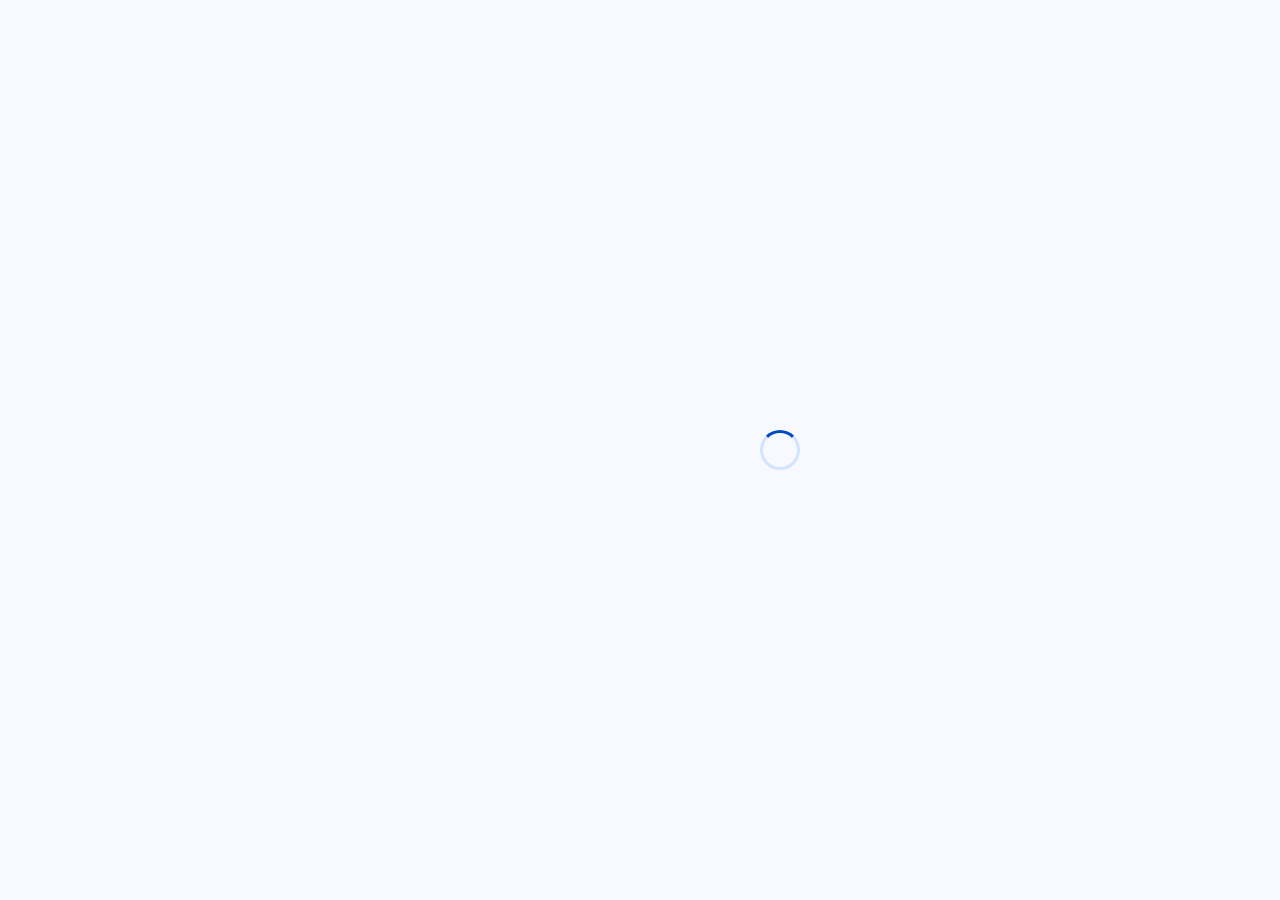
==== commit 3a2a53c2: "Refine auth system: remove SSO, update demo accounts, and cleanup branding" ====
--- a/index.html
+++ b/index.html
@@ -37,7 +37,7 @@
                 </div>
                 <div class="brand-text">
                     <h1>FindIt Portal</h1>
-                    <span>University Management</span>
+                    <span>Campus Portal</span>
                 </div>
             </div>
             
@@ -137,7 +137,7 @@
                         <div id="user-dropdown" class="dropdown-panel hidden">
                             <div class="user-dropdown-header">
                                 <span id="user-dropdown-name">Security Staff</span>
-                                <span id="user-dropdown-email">security@university.edu</span>
+                                <span id="user-dropdown-email">admin@gmail.com</span>
                             </div>
                             <div class="dropdown-content">
                                 <a href="#profile" class="dropdown-item"><i class="fa-regular fa-user"></i> My Profile</a>
@@ -160,10 +160,7 @@
         </div>
     </div>
 
-    <!-- ==========================================
-         REPORT ITEM MODAL
-         ========================================== -->
-    <div id="modal-report-item" class="modal-overlay hidden">
+        <div id="modal-report-item" class="modal-overlay hidden">
         <div class="modal-card">
             <div class="modal-header">
                 <h2 id="report-modal-title">Report Found Item</h2>
@@ -252,7 +249,7 @@
                             </div>
                             <div class="form-group col-6">
                                 <label for="contact-email" class="form-label">Email Address</label>
-                                <input type="email" id="contact-email" class="form-input" placeholder="alex@university.edu">
+                                <input type="email" id="contact-email" class="form-input" placeholder="example@gmail.com">
                             </div>
                         </div>
                     </div>
@@ -267,10 +264,7 @@
     </div>
 
 
-    <!-- ==========================================
-         HELP CENTER MODAL
-         ========================================== -->
-    <div id="modal-help" class="modal-overlay hidden">
+        <div id="modal-help" class="modal-overlay hidden">
         <div class="modal-card">
             <div class="modal-header">
                 <h2>Help & Support Center</h2>
@@ -304,26 +298,7 @@
         </div>
     </div>
 
-    <!-- ==========================================
-         EMAIL TRANSACTIONAL SIMULATOR (DEV ONLY)
-         ========================================== -->
-    <div id="dev-email-simulator" class="email-outbox-collapsed">
-        <div class="simulator-bar" id="email-simulator-bar">
-            <div class="title-with-badge">
-                <i class="fa-solid fa-envelope-open-text"></i>
-                <span>Email Outbox Simulator (Dev Mode)</span>
-                <span id="email-outbox-badge" class="count-badge hidden">0</span>
-            </div>
-            <button id="btn-toggle-outbox" class="btn-icon">
-                <i class="fa-solid fa-chevron-up" id="outbox-toggle-icon"></i>
-            </button>
-        </div>
-        <div class="simulator-body hidden" id="email-simulator-body">
-            <div class="outbox-list" id="email-outbox-list">
-                <div class="empty-state">No email notifications sent in this session yet. Submit or update a claim to see generated templates.</div>
-            </div>
-        </div>
-    </div>
+
 
     <!-- Toast Notification Container -->
     <div id="toast-container" class="toast-wrapper"></div>
--- a/css/style.css
+++ b/css/style.css
@@ -1,8 +1,3 @@
-/* ==========================================================
-   FINDIT: ACADEMIC UTILITY AESTHETICS DESIGN SYSTEM
-   VANILLA CSS CORE STYLESHEET (DERIVED FROM STITCH DESIGN)
-   ========================================================== */
-
 /* 1. DESIGN VARIABLES & TOKEN SYSTEM */
 :root {
     /* Color Palette */
@@ -49,16 +44,16 @@
     --color-on-background: #0b1c30;
     
     /* Semantic Colors */
-    --color-status-lost: #ef4444;
-    --color-status-lost-bg: rgba(239, 68, 68, 0.12);
-    --color-status-found: #2563eb;
-    --color-status-found-bg: rgba(37, 99, 235, 0.12);
-    --color-status-pending: #d97706;
-    --color-status-pending-bg: rgba(217, 119, 6, 0.12);
-    --color-status-verified: #16a34a;
-    --color-status-verified-bg: rgba(22, 163, 74, 0.12);
-    --color-status-returned: #475569;
-    --color-status-returned-bg: rgba(71, 85, 105, 0.12);
+    --color-status-lost: #991b1b;
+    --color-status-lost-bg: #fee2e2;
+    --color-status-found: #1e40af;
+    --color-status-found-bg: #dbeafe;
+    --color-status-pending: #9a3412;
+    --color-status-pending-bg: #ffedd5;
+    --color-status-verified: #166534;
+    --color-status-verified-bg: #dcfce7;
+    --color-status-returned: #334155;
+    --color-status-returned-bg: #f1f5f9;
 
     /* Rounded Corners */
     --rounded-sm: 0.25rem;
@@ -214,8 +209,8 @@
 .nav-item {
     display: flex;
     align-items: center;
-    gap: 14px;
-    padding: 12px 16px;
+    gap: 12px;
+    padding: 10px 14px;
     border-radius: var(--rounded-default);
     color: var(--color-on-surface-variant);
     font-weight: 500;
@@ -224,7 +219,7 @@
 }
 
 .nav-item i {
-    font-size: 16px;
+    font-size: 18px;
     width: 20px;
     text-align: center;
 }
@@ -235,9 +230,9 @@
 }
 
 .nav-item.active {
-    background-color: var(--color-surface-container);
-    color: var(--color-primary);
-    font-weight: 600;
+    background-color: var(--color-surface-low);
+    color: var(--color-primary);
+    font-weight: 700;
 }
 
 .sidebar-footer {
@@ -279,6 +274,9 @@
     display: flex;
     flex-direction: column;
     min-height: 100vh;
+}
+.main-wrapper.no-sidebar {
+    margin-left: 0;
 }
 
 .main-header {
@@ -466,11 +464,13 @@
     display: inline-flex;
     align-items: center;
     gap: 6px;
-    padding: 6px 12px;
+    padding: 6px 14px;
     border-radius: var(--rounded-full);
-    font-size: 12px;
-    font-weight: 600;
+    font-size: 13px;
+    font-weight: 800;
     text-transform: capitalize;
+    box-shadow: var(--shadow-sm);
+    border: 1px solid rgba(0,0,0,0.05);
 }
 
 .badge-dot-indicator {
@@ -680,7 +680,7 @@
     position: relative;
 }
 
-.input-icon-wrapper i {
+.input-icon-wrapper > i:first-child {
     position: absolute;
     left: 14px;
     top: 50%;
@@ -692,14 +692,44 @@
     padding-left: 36px;
 }
 
+.icon-padding-right {
+    padding-right: 36px;
+}
+
+.password-toggle {
+    position: absolute;
+    right: 14px;
+    top: 50%;
+    transform: translateY(-50%);
+    background: none;
+    border: none;
+    color: var(--color-outline);
+    cursor: pointer;
+    font-size: 14px;
+    padding: 0;
+    display: flex;
+    align-items: center;
+    justify-content: center;
+    transition: color 0.2s;
+}
+
+.password-toggle:hover {
+    color: var(--color-primary);
+}
+
+.password-toggle i {
+    position: static;
+    transform: none;
+}
+
 /* User Menu & Initials Avatar */
 .user-menu-wrapper {
     position: relative;
 }
 
 .user-avatar-btn {
-    width: 40px;
-    height: 40px;
+    width: 42px;
+    height: 42px;
     border-radius: var(--rounded-full);
     background-color: var(--color-secondary-container);
     color: var(--color-on-secondary-container);
@@ -967,10 +997,6 @@
     }
 }
 
-/* ==========================================================
-   5. VIEW SPECIFIC CLASS RULES (WELCOME, ANALYTICS, DEV)
-   ========================================================== */
-
 /* Welcome Landing Page styles */
 .welcome-hero {
     min-height: 480px;
@@ -1118,7 +1144,7 @@
 .dashboard-grid {
     display: grid;
     grid-template-columns: repeat(4, 1fr) 2fr;
-    gap: 24px;
+    gap: 20px;
 }
 
 .dashboard-stats-card {
@@ -1126,24 +1152,24 @@
     background-color: #ffffff;
     border-radius: var(--rounded-lg);
     border: 1px solid var(--color-surface-container);
-    padding: 24px;
+    padding: 20px;
     box-shadow: var(--shadow-card);
     display: flex;
     flex-direction: column;
     justify-content: space-between;
-    height: 160px;
+    height: 140px;
     position: relative;
     overflow: hidden;
 }
 
 .stats-card-icon {
-    width: 36px;
-    height: 36px;
+    width: 42px;
+    height: 42px;
     border-radius: var(--rounded-full);
     display: flex;
     align-items: center;
     justify-content: center;
-    font-size: 16px;
+    font-size: 20px;
 }
 
 .stats-card-label {
@@ -1944,107 +1970,8 @@
     gap: 8px;
 }
 
-/* ==========================================================
-   6. EMAIL OUTBOX SIMULATOR GRAPHICS
-   ========================================================== */
-.email-outbox-collapsed {
-    position: fixed;
-    bottom: 0;
-    right: 24px;
-    width: 420px;
-    background-color: #ffffff;
-    border: 1px solid var(--color-outline-variant);
-    border-radius: var(--rounded-md) var(--rounded-md) 0 0;
-    box-shadow: var(--shadow-overlay);
-    z-index: 999;
-    display: flex;
-    flex-direction: column;
-    transition: height 0.3s cubic-bezier(0.16, 1, 0.3, 1);
-    overflow: hidden;
-}
-
-.simulator-bar {
-    padding: 14px 18px;
-    background-color: var(--color-inverse-surface);
-    color: var(--color-inverse-on-surface);
-    display: flex;
-    align-items: center;
-    justify-content: space-between;
-    cursor: pointer;
-}
-
-.title-with-badge {
-    display: flex;
-    align-items: center;
-    gap: 10px;
-    font-size: 13px;
-    font-weight: 700;
-}
-
-.count-badge {
-    background-color: var(--color-primary-container);
-    color: #ffffff;
-    font-size: 10px;
-    font-weight: 800;
-    padding: 2px 6px;
-    border-radius: var(--rounded-full);
-}
-
-.simulator-body {
-    height: 380px;
-    overflow-y: auto;
-    background-color: var(--color-background);
-    padding: 16px;
-    display: flex;
-    flex-direction: column;
-    gap: 12px;
-}
-
-.email-preview-card {
-    background-color: #ffffff;
-    border-radius: var(--rounded-default);
-    border: 1px solid var(--color-outline-variant);
-    padding: 14px;
-    box-shadow: var(--shadow-sm);
-}
-
-.email-preview-header {
-    border-bottom: 1px solid var(--color-surface-container);
-    padding-bottom: 8px;
-    margin-bottom: 8px;
-    font-size: 11px;
-}
-
-.email-preview-header div {
-    margin-bottom: 4px;
-}
-
-.email-preview-header span {
-    font-weight: 700;
-    color: var(--color-on-surface);
-}
-
-.email-preview-subject {
-    font-size: 12px;
-    font-weight: 700;
-    color: var(--color-primary);
-    margin-bottom: 8px;
-}
-
-.email-preview-html {
-    border: 1px solid var(--color-surface-container);
-    background-color: #ffffff;
-    padding: 12px;
-    border-radius: var(--rounded-sm);
-    font-size: 12px;
-    line-height: 18px;
-    max-height: 200px;
-    overflow-y: auto;
-}
-
-/* ==========================================================
-   7. MOBILE RESPONSIBILITY & RESPONSIVE LAYOUT OVERRIDES
-   ========================================================== */
+
+
 @media (max-width: 1024px) {
     .dashboard-grid {
         grid-template-columns: repeat(2, 1fr);
@@ -2109,32 +2036,5 @@
         grid-template-columns: repeat(2, 1fr);
         gap: 16px;
     }
-    .email-outbox-collapsed {
-        width: 100vw;
-        right: 0;
-        border-radius: 0;
-    }
-}
-
-/* Supabase Warning Banner */
-.supabase-warning-banner {
-    background-color: #fef2f2;
-    border-bottom: 1px solid #fca5a5;
-    padding: 10px 24px;
-    display: flex;
-    justify-content: center;
-    align-items: center;
-    color: #991b1b;
-    font-size: 13px;
-    font-weight: 500;
-    z-index: 100;
-}
-.warning-banner-content {
-    display: flex;
-    align-items: center;
-    gap: 8px;
-}
-.warning-banner-content i {
-    color: #ef4444;
-    font-size: 14px;
-}
+}
+
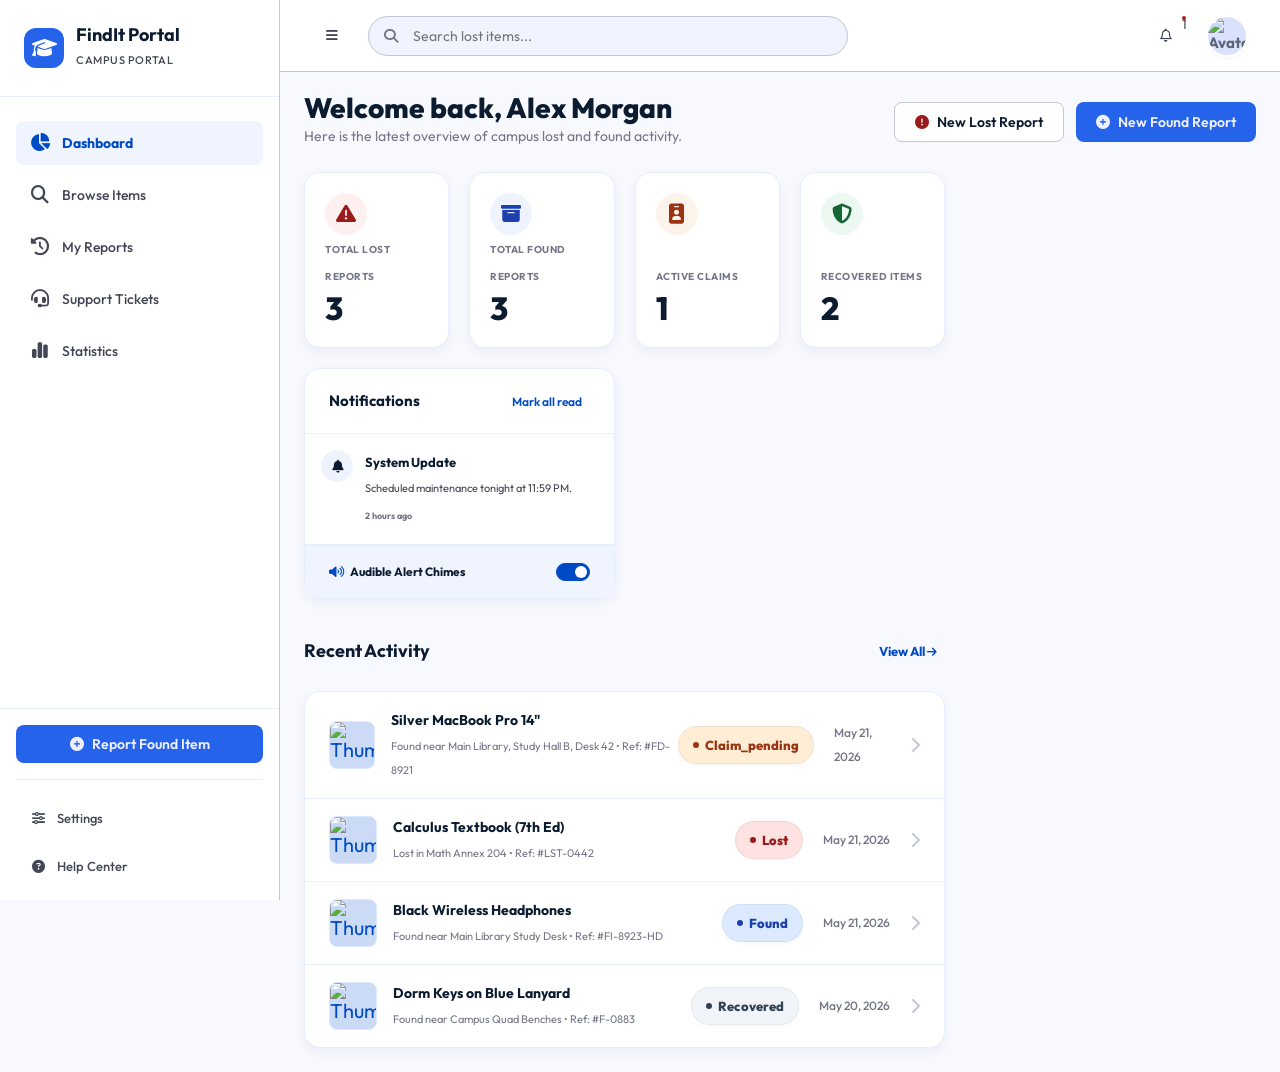
==== commit 219a7fea: "feat: Add Support Ticket System, fix native dialogs, and dark mode hero fixes" ====
--- a/index.html
+++ b/index.html
@@ -56,9 +56,15 @@
                         </a>
                     </li>
                     <li>
-                        <a href="#profile" id="nav-profile" class="nav-item">
+                        <a href="#reports" id="nav-reports" class="nav-item">
                             <i class="fa-solid fa-clock-rotate-left"></i>
                             <span>My Reports</span>
+                        </a>
+                    </li>
+                    <li>
+                        <a href="#support-list" id="nav-support" class="nav-item">
+                            <i class="fa-solid fa-headset"></i>
+                            <span>Support Tickets</span>
                         </a>
                     </li>
                     <li>
--- a/css/style.css
+++ b/css/style.css
@@ -43,6 +43,9 @@
     --color-background: #f8f9ff;
     --color-on-background: #0b1c30;
     
+    --color-hero-bg-center: #edf4ff;
+    --color-hero-bg-edge: #f8f9ff;
+    
     /* Semantic Colors */
     --color-status-lost: #991b1b;
     --color-status-lost-bg: #fee2e2;
@@ -80,6 +83,48 @@
     --glass-border: 1px solid rgba(255, 255, 255, 0.2);
 }
 
+body[data-theme="dark"] {
+    --color-surface: #111827;
+    --color-surface-dim: #030712;
+    --color-surface-bright: #1f2937;
+    --color-surface-lowest: #1e293b;
+    --color-surface-low: #334155;
+    --color-surface-container: #475569;
+    --color-surface-container-high: #64748b;
+    --color-surface-container-highest: #94a3b8;
+    
+    --color-on-surface: #f8fafc;
+    --color-on-surface-variant: #cbd5e1;
+    --color-inverse-surface: #f8fafc;
+    --color-inverse-on-surface: #0f172a;
+    
+    --color-outline: #94a3b8;
+    --color-outline-variant: #475569;
+    --color-surface-tint: #60a5fa;
+    
+    --color-primary: #60a5fa;
+    --color-on-primary: #0f172a;
+    --color-primary-container: rgba(96, 165, 250, 0.2);
+    --color-on-primary-container: #eff6ff;
+    
+    --color-background: #0f172a;
+    --color-on-background: #f8fafc;
+    
+    --color-hero-bg-center: #1e293b;
+    --color-hero-bg-edge: #0f172a;
+    
+    --color-status-lost-bg: rgba(153, 27, 27, 0.2);
+    --color-status-lost: #fca5a5;
+    --color-status-found-bg: rgba(30, 64, 175, 0.2);
+    --color-status-found: #93c5fd;
+    --color-status-pending-bg: rgba(154, 52, 18, 0.2);
+    --color-status-pending: #fdba74;
+    --color-status-verified-bg: rgba(22, 101, 52, 0.2);
+    --color-status-verified: #86efac;
+    --color-status-returned-bg: rgba(51, 65, 85, 0.3);
+    --color-status-returned: #cbd5e1;
+}
+
 /* 2. GLOBAL RESET & TYPOGRAPHY */
 * {
     margin: 0;
@@ -146,7 +191,7 @@
 /* Sidebar Layout */
 .sidebar {
     width: 280px;
-    background-color: #ffffff;
+    background-color: var(--color-surface-lowest);
     border-right: 1px solid var(--color-outline-variant);
     display: flex;
     flex-direction: column;
@@ -281,7 +326,7 @@
 
 .main-header {
     height: 72px;
-    background-color: #ffffff;
+    background-color: var(--color-surface-lowest);
     border-bottom: 1px solid var(--color-outline-variant);
     display: flex;
     align-items: center;
@@ -326,7 +371,7 @@
 }
 
 .header-search input:focus {
-    background-color: #ffffff;
+    background-color: var(--color-surface-lowest);
     border-color: var(--color-primary);
     box-shadow: 0 0 0 3px rgba(37, 99, 235, 0.15);
 }
@@ -349,7 +394,7 @@
     height: 8px;
     border-radius: var(--rounded-full);
     background-color: var(--color-error);
-    border: 2px solid #ffffff;
+    border: 2px solid var(--color-surface-lowest);
 }
 
 .content-viewport {
@@ -383,11 +428,12 @@
 
 .btn-primary {
     background-color: var(--color-primary-container);
-    color: #ffffff;
+    color: var(--color-on-primary-container);
 }
 
 .btn-primary:hover {
     background-color: var(--color-primary);
+    color: var(--color-on-primary);
     box-shadow: var(--shadow-lift);
     transform: translateY(-1px);
 }
@@ -395,7 +441,7 @@
 .btn-outline {
     border: 1px solid var(--color-outline-variant);
     color: var(--color-on-surface);
-    background-color: #ffffff;
+    background-color: var(--color-surface-lowest);
 }
 
 .btn-outline:hover {
@@ -440,7 +486,7 @@
 
 /* Cards */
 .card {
-    background-color: #ffffff;
+    background-color: var(--color-surface-lowest);
     border-radius: var(--rounded-lg);
     box-shadow: var(--shadow-card);
     border: 1px solid var(--color-surface-container);
@@ -519,6 +565,15 @@
     background-color: var(--color-status-returned);
 }
 
+.badge-outline {
+    background-color: transparent;
+    color: var(--color-outline);
+    border: 1px solid var(--color-outline);
+}
+.badge-outline .badge-dot-indicator {
+    background-color: var(--color-outline);
+}
+
 /* Form Styling */
 .form-group {
     margin-bottom: var(--spacing-sm);
@@ -546,7 +601,7 @@
     padding: 10px 14px;
     border-radius: var(--rounded-default);
     border: 1px solid var(--color-outline-variant);
-    background-color: #ffffff;
+    background-color: var(--color-surface-lowest);
     font-size: 14px;
     color: var(--color-on-surface);
     transition: all 0.2s ease;
@@ -589,7 +644,7 @@
     flex-direction: column;
     align-items: center;
     gap: 8px;
-    background-color: #ffffff;
+    background-color: var(--color-surface-lowest);
     transition: all 0.2s ease;
 }
 
@@ -666,7 +721,7 @@
 
 #dropzone-preview {
     margin-top: 8px;
-    background-color: #ffffff;
+    background-color: var(--color-surface-lowest);
     border: 1px solid var(--color-outline-variant);
     padding: 6px 12px;
     border-radius: var(--rounded-sm);
@@ -755,7 +810,7 @@
     right: 0;
     top: calc(100% + 8px);
     width: 280px;
-    background-color: #ffffff;
+    background-color: var(--color-surface-lowest);
     border-radius: var(--rounded-md);
     box-shadow: var(--shadow-overlay);
     border: 1px solid var(--color-outline-variant);
@@ -859,7 +914,7 @@
 }
 
 .modal-card {
-    background-color: #ffffff;
+    background-color: var(--color-surface-lowest);
     border-radius: var(--rounded-lg);
     box-shadow: var(--shadow-overlay);
     width: 100%;
@@ -949,7 +1004,7 @@
 }
 
 .toast {
-    background-color: #ffffff;
+    background-color: var(--color-surface-lowest);
     border-left: 4px solid var(--color-primary);
     box-shadow: var(--shadow-overlay);
     border-radius: var(--rounded-default);
@@ -1000,7 +1055,7 @@
 /* Welcome Landing Page styles */
 .welcome-hero {
     min-height: 480px;
-    background: radial-gradient(circle at center, #edf4ff 0%, #f8f9ff 70%);
+    background: radial-gradient(circle at center, var(--color-hero-bg-center) 0%, var(--color-hero-bg-edge) 70%);
     display: flex;
     flex-direction: column;
     align-items: center;
@@ -1099,7 +1154,7 @@
 
 .process-card {
     text-align: left;
-    background-color: #ffffff;
+    background-color: var(--color-surface-lowest);
     border-radius: var(--rounded-lg);
     box-shadow: var(--shadow-card);
     border: 1px solid var(--color-surface-container);
@@ -1149,7 +1204,7 @@
 
 .dashboard-stats-card {
     grid-column: span 1;
-    background-color: #ffffff;
+    background-color: var(--color-surface-lowest);
     border-radius: var(--rounded-lg);
     border: 1px solid var(--color-surface-container);
     padding: 20px;
@@ -1157,7 +1212,7 @@
     display: flex;
     flex-direction: column;
     justify-content: space-between;
-    height: 140px;
+    min-height: 160px;
     position: relative;
     overflow: hidden;
 }
@@ -1165,6 +1220,9 @@
 .stats-card-icon {
     width: 42px;
     height: 42px;
+    min-width: 42px;
+    min-height: 42px;
+    flex-shrink: 0;
     border-radius: var(--rounded-full);
     display: flex;
     align-items: center;
@@ -1221,7 +1279,7 @@
 .activity-list {
     display: flex;
     flex-direction: column;
-    background-color: #ffffff;
+    background-color: var(--color-surface-lowest);
     border-radius: var(--rounded-lg);
     box-shadow: var(--shadow-card);
     border: 1px solid var(--color-surface-container);
@@ -1298,7 +1356,7 @@
 
 /* Browse catalog layout filter panels */
 .filter-card {
-    background-color: #ffffff;
+    background-color: var(--color-surface-lowest);
     border-radius: var(--rounded-lg);
     box-shadow: var(--shadow-card);
     border: 1px solid var(--color-surface-container);
@@ -1329,7 +1387,7 @@
 
 /* Card representation of single catalog item */
 .catalog-item-card {
-    background-color: #ffffff;
+    background-color: var(--color-surface-lowest);
     border-radius: var(--rounded-lg);
     box-shadow: var(--shadow-card);
     border: 1px solid var(--color-surface-container);
@@ -1431,7 +1489,7 @@
     width: 36px;
     height: 36px;
     border-radius: var(--rounded-default);
-    background-color: #ffffff;
+    background-color: var(--color-surface-lowest);
     border: 1px solid var(--color-outline-variant);
     display: flex;
     align-items: center;
@@ -1544,7 +1602,7 @@
 }
 
 .details-description-card {
-    background-color: #ffffff;
+    background-color: var(--color-surface-lowest);
     border-radius: var(--rounded-lg);
     border: 1px solid var(--color-surface-container);
     padding: 24px;
@@ -1609,7 +1667,7 @@
     width: 32px;
     height: 32px;
     border-radius: var(--rounded-full);
-    background-color: #ffffff;
+    background-color: var(--color-surface-lowest);
     color: var(--color-primary);
     display: flex;
     align-items: center;
@@ -1669,7 +1727,7 @@
 }
 
 .analytics-chart-card {
-    background-color: #ffffff;
+    background-color: var(--color-surface-lowest);
     border-radius: var(--rounded-lg);
     box-shadow: var(--shadow-card);
     border: 1px solid var(--color-surface-container);
@@ -1746,7 +1804,7 @@
 
 /* Profiles detail headers */
 .profile-hero {
-    background-color: #ffffff;
+    background-color: var(--color-surface-lowest);
     border-radius: var(--rounded-lg);
     box-shadow: var(--shadow-card);
     border: 1px solid var(--color-surface-container);
@@ -1875,7 +1933,7 @@
 }
 
 .profile-tabs-card {
-    background-color: #ffffff;
+    background-color: var(--color-surface-lowest);
     border-radius: var(--rounded-lg);
     box-shadow: var(--shadow-card);
     border: 1px solid var(--color-surface-container);
@@ -1908,7 +1966,7 @@
 .tab-btn.active {
     color: var(--color-primary);
     border-bottom-color: var(--color-primary);
-    background-color: #ffffff;
+    background-color: var(--color-surface-lowest);
 }
 
 .tab-panel-body {
